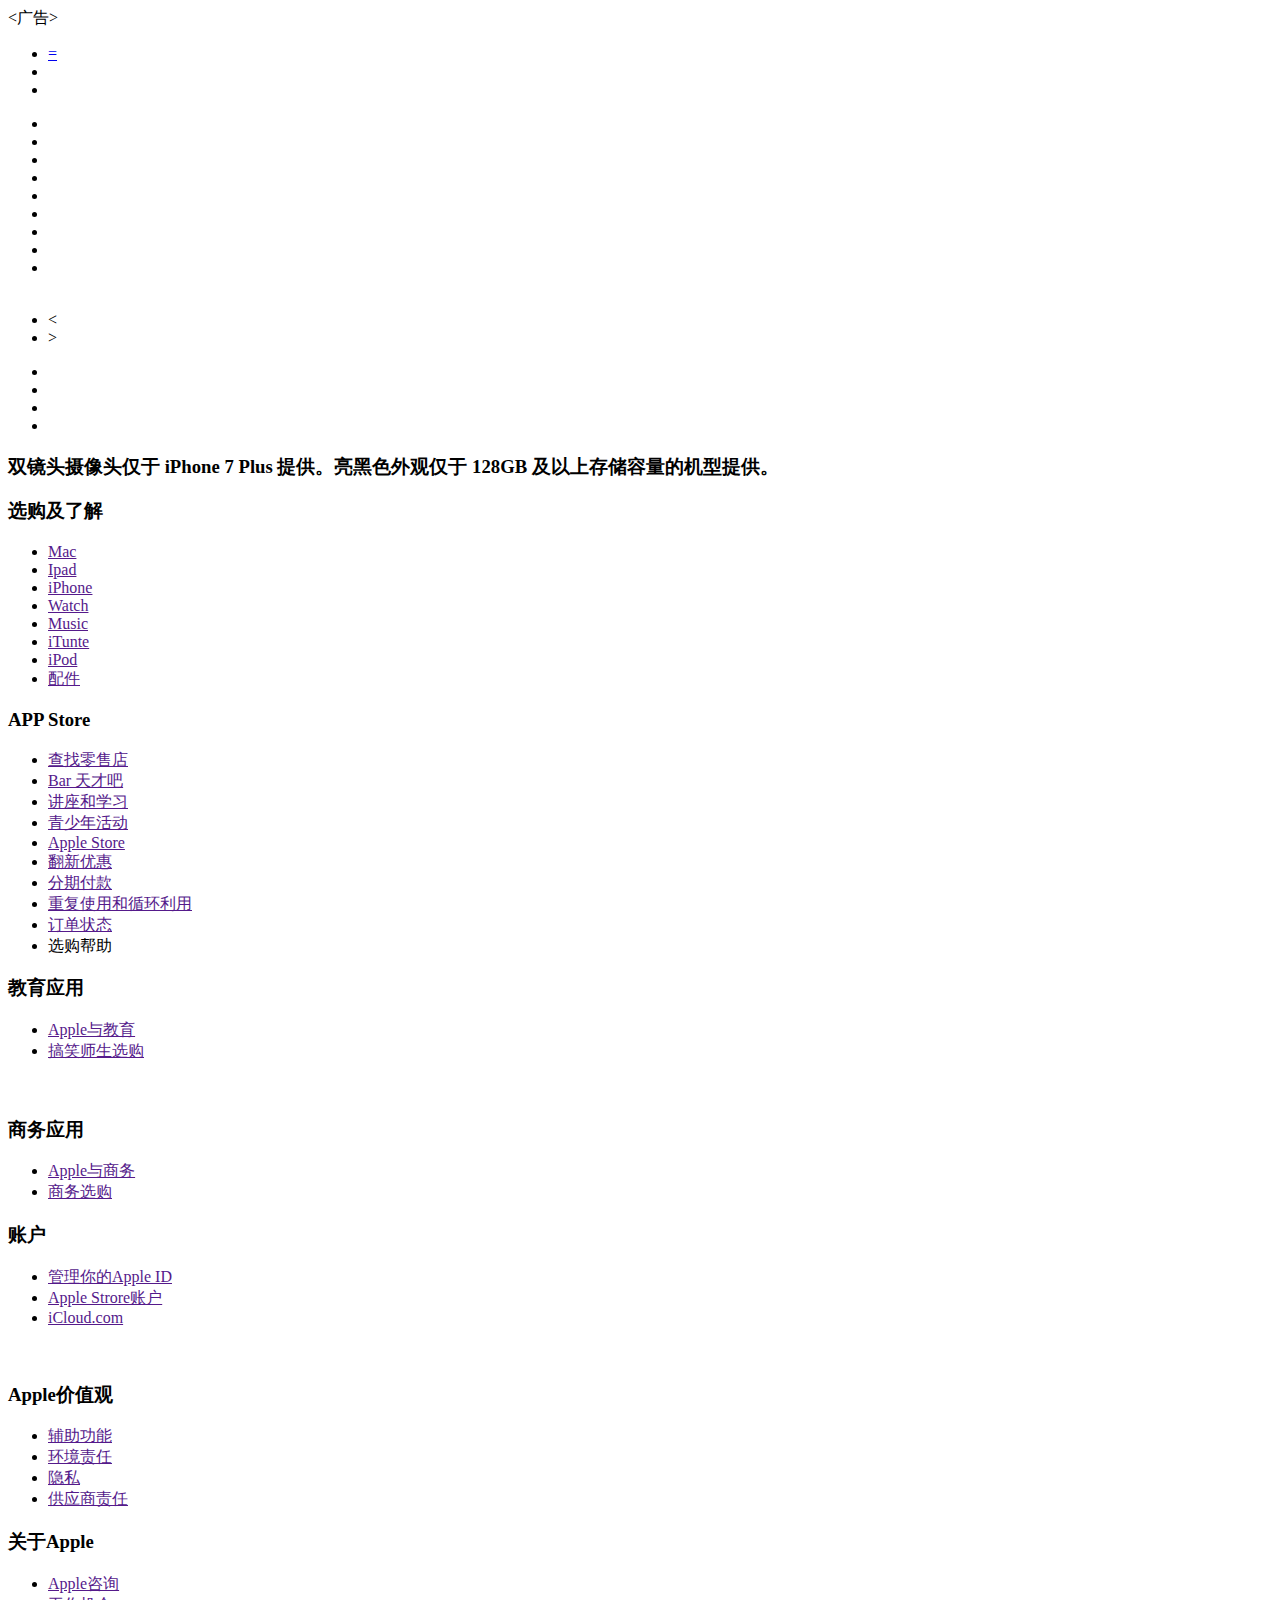
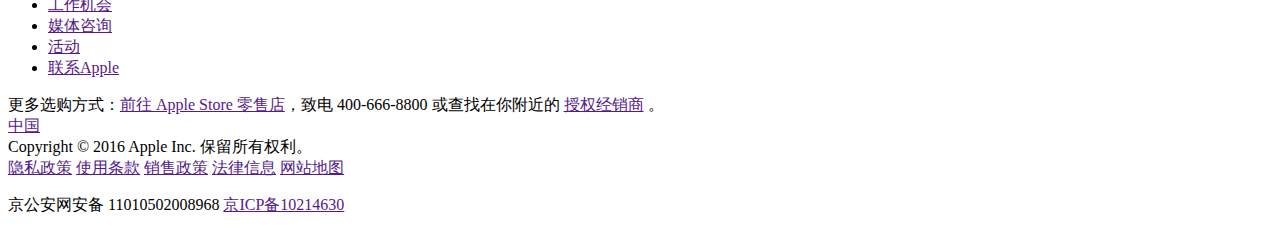
==== index.html @ 08da7892 "message" ====
<!doctype html>
<html lang="en">
<head>
    <meta charset="UTF-8">
    <title>苹果中国</title>
    <link rel="stylesheet" href="css/less.css">
    <link rel="stylesheet" href="css/index.css">
    <script src="js/jquery.js"></script>
    <script src="js/index.js"></script>
</head>
<body>
<div class="top_header">
    <div class="adv">
        <广告>
    </div>
</div>
<div class="nav container">
    <div class="nav_con row">
        <ul class="nav_list col-l-hide col-m-hide">
            <li class="pointer_open"><a href="javascript:;">=</a></li>
            <li class="small_apple"><a href="" class="nav_link nav_link_apple"></a></li>
            <li class="small_bag"><a href="" class="nav_link nav_link_bag"></a></li>
        </ul>
        <ul class="nav_list col-s-hide">
            <li class="nav_item">
                <a href="" class="nav_link nav_link_apple">
                    <!--<span nav_link_text>Apple</span>-->
                </a>
            </li>
            <li class="nav_item">
                <a href="" class="nav_link nav_link_mac">
                    <!--<span nav_link_text>Mac</span>-->
                </a>
            </li>
            <li class="nav_item">
                <a href="" class="nav_link nav_link_iPad">
                    <!--<span nav_link_text>iPad</span>-->
                </a>
            </li>
            <li class="nav_item">
                <a href="" class="nav_link nav_link_iPhone">
                    <!--<span nav_link_text>iPhone</span>-->
                </a>
            </li>
            <li class="nav_item">
                <a href="" class="nav_link nav_link_Watch">
                    <!--<span nav_link_text>Watch</span>-->
                </a>
            </li>
            <li class="nav_item">
                <a href="" class="nav_link nav_link_Music">
                    <!--<span nav_link_text>Music</span>-->
                </a>
            </li>
            <li class="nav_item">
                <a href="" class="nav_link nav_link_support">
                    <!--<span nav_link_text>技术支持</span>-->
                </a>
            </li>
            <li class="nav_item">
                <a href="" class="nav_link nav_link_search">
                    <!--<span nav_link_text>Watch</span>-->
                </a>
            </li>
            <li class="nav_item">
                <a href="" class="nav_link nav_link_bag">
                    <!--<span nav_link_text>Watch</span>-->
                </a>
            </li>
            <li style="width:100%;overflow:hidden;display:inline-block"></li>
        </ul>

    </div>
</div>
<div class="small_nav container" style="display:none">
    <div class="nav_con row">
    <ul class="nav_list col-l-hide col-m-hide">
        <li class=" pointer_close"><a href="javascript:;">X</a></li>
        <li class="small_apple"><a href="" class="nav_link nav_link_apple"></a></li>
        <li class="small_bag" style="display:none"><a href="" class="nav_link nav_link_bag"></a></li>
    </ul>
    <ul class="small_nav_list nav_list col-l-hide col-m-hide">
        <li class="">
            <a href="" class="nav_link nav_link_mac">
                <!--<span nav_link_text>Mac</span>-->
            </a>
        </li>
        <li class="">
            <a href="" class="nav_link nav_link_iPad">
                <!--<span nav_link_text>iPad</span>-->
            </a>
        </li>
        <li class="">
            <a href="" class="nav_link nav_link_iPhone">
                <!--<span nav_link_text>iPhone</span>-->
            </a>
        </li>
        <li class="">
            <a href="" class="nav_link nav_link_Watch">
                <!--<span nav_link_text>Watch</span>-->
            </a>
        </li>
        <li class="">
            <a href="" class="nav_link nav_link_Music">
                <!--<span nav_link_text>Music</span>-->
            </a>
        </li>
        <li class="">
            <a href="" class="nav_link nav_link_support">
                <!--<span nav_link_text>技术支持</span>-->
            </a>
        </li>
        <li class="small_nav_search">
            <a href="" class="nav_link nav_link_search">
                <span class="small_nav_text">搜索 apple.com</span>
            </a>
        </li>

    </ul>
    </div>
</div>
<!--banner-->
<div class="banner container">
    <div class="banner_img row">
       <a href="" class="first col-l-12 col-m-12 col-s-12" style="height:540px"></a>
       <!--<a href="" class="second col-l-12 col-m-12 col-s-12" style="height:540px"></a>-->
       <!--<a href="" class="third col-l-12 col-m-12 col-s-12" style="height:540px"></a>-->
    </div>
    <ul>
        <li class="pointer_left"><div class="pointer_button">&lt;</button></li>
        <li class="pointer_right"><div class="pointer_button">&gt;</div></li>
    </ul>
</div>
<div class="list container">
    <ul class="row">
        <li class="promo_tile column col-l-3 col-m-6 col-s-12">
            <a href="" class="promo promo-nike-watch"></a>
        </li>
        <li class="promo_tile column col-l-3 col-m-6 col-s-12">
            <a href="" class="promo promo-airpods"></a>
        </li>
        <li class="promo_tile column col-l-3 col-m-6 col-s-12">
            <a href="" class="promo promo-iphone-upgrade"></a>
        </li>
        <li class="promo_tile column col-l-3 col-m-6 col-s-12">
            <a href="" class="promo promo-accessibility"></a>
        </li>
    </ul>
</div>
<!--footer-->
<footer class="footer ">
    <div class="footer-content">
        <div class="footer-inner ">
            <h3 class="inner-describe">双镜头摄像头仅于 iPhone 7 Plus 提供。亮黑色外观仅于 128GB 及以上存储容量的机型提供。</h3>
            <div class="inner-list">
                <div class="inner-list-item">
                    <div class="inner-list-column">
                        <h3 class="inner-list-item-title">选购及了解</h3>
                        <ul>
                            <li><a href="">Mac</a></li>
                            <li><a href="">Ipad</a></li>
                            <li><a href="">iPhone</a></li>
                            <li><a href="">Watch</a></li>
                            <li><a href="">Music</a></li>
                            <li><a href="">iTunte</a></li>
                            <li><a href="">iPod</a></li>
                            <li><a href="">配件</a></li>
                        </ul>
                    </div>
                </div>
                <div class="inner-list-item">
                    <div class="inner-list-column">
                        <h3 class="inner-list-item-title">APP Store</h3>
                        <ul>
                            <li><a href="">查找零售店</a></li>
                            <li><a href="">Bar 天才吧</a></li>
                            <li><a href="">讲座和学习</a></li>
                            <li><a href="">青少年活动</a></li>
                            <li><a href="">Apple Store</a></li>
                            <li><a href="">翻新优惠</a></li>
                            <li><a href="">分期付款</a></li>
                            <li><a href="">重复使用和循环利用</a></li>
                            <li><a href="">订单状态</a></li>
                            <li><a href=""></a>选购帮助</li>
                        </ul>
                    </div>
                </div>
                <div class="inner-list-item">
                    <div class="inner-list-column">
                        <h3 class="inner-list-item-title">教育应用</h3>
                        <ul>
                            <li><a href="">Apple与教育</a></li>
                            <li><a href="">搞笑师生选购</a></li>
                        </ul>
                    </div>
                    <div class="inner-list-column" style = "padding-top:20px">
                        <h3 class="inner-list-item-title">商务应用</h3>
                        <ul>
                            <li><a href="">Apple与商务</a></li>
                            <li><a href="">商务选购</a></li>
                        </ul>
                    </div>
                </div>
                <div class="inner-list-item">
                    <div class="inner-list-column">
                        <h3 class="inner-list-item-title">账户</h3>
                        <ul>
                            <li><a href="">管理你的Apple&nbsp;ID</a></li>
                            <li><a href="">Apple Strore账户</a></li>
                            <li><a href="">iCloud.com</a></li>
                        </ul>
                    </div>
                    <div class="inner-list-column" style = "padding-top:20px">
                        <h3 class="inner-list-item-title">Apple价值观</h3>
                        <ul>
                            <li><a href="">辅助功能</a></li>
                            <li><a href="">环境责任</a></li>
                            <li><a href="">隐私</a></li>
                            <li><a href="">供应商责任</a></li>
                        </ul>
                    </div>
                </div>
                <div class="inner-list-item">
                    <div class="inner-list-column">
                        <h3 class="inner-list-item-title">关于Apple</h3>
                        <ul>
                            <li><a href="">Apple咨询</a></li>
                            <li><a href="">工作机会</a></li>
                            <li><a href="">媒体咨询</a></li>
                            <li><a href="">活动</a></li>
                            <li><a href="">联系Apple</a></li>
                        </ul>
                    </div>
                </div>
            </div>
        </div>
        <div class="footer-footer">
            <div class="footer-shop">
                更多选购方式：<a href="">前往 Apple Store 零售店</a>，致电 400-666-8800 或查找在你附近的 <a href="">授权经销商</a> 。
            </div>
            <div class="footer-local">
                <a class="footer-local-link" href=""><span class="footer-local-flag"></span>中国</a>
            </div>
            <div class="footer-legal">
                <div class="footer-copy">Copyright © 2016 Apple Inc. 保留所有权利。</div>
                <div class="footer-legal-link">
                    <a href="">隐私政策</a>
                    <a href="">使用条款</a>
                    <a href="">销售政策</a>
                    <a href="">法律信息</a>
                    <a href="">网站地图</a>
                </div>
            </div>
        </div>
        <p class="footer-bottom">
            京公安网安备 11010502008968
            <a href="">京ICP备10214630</a>
        </p>
    </div>
</footer>
</body>
</html>
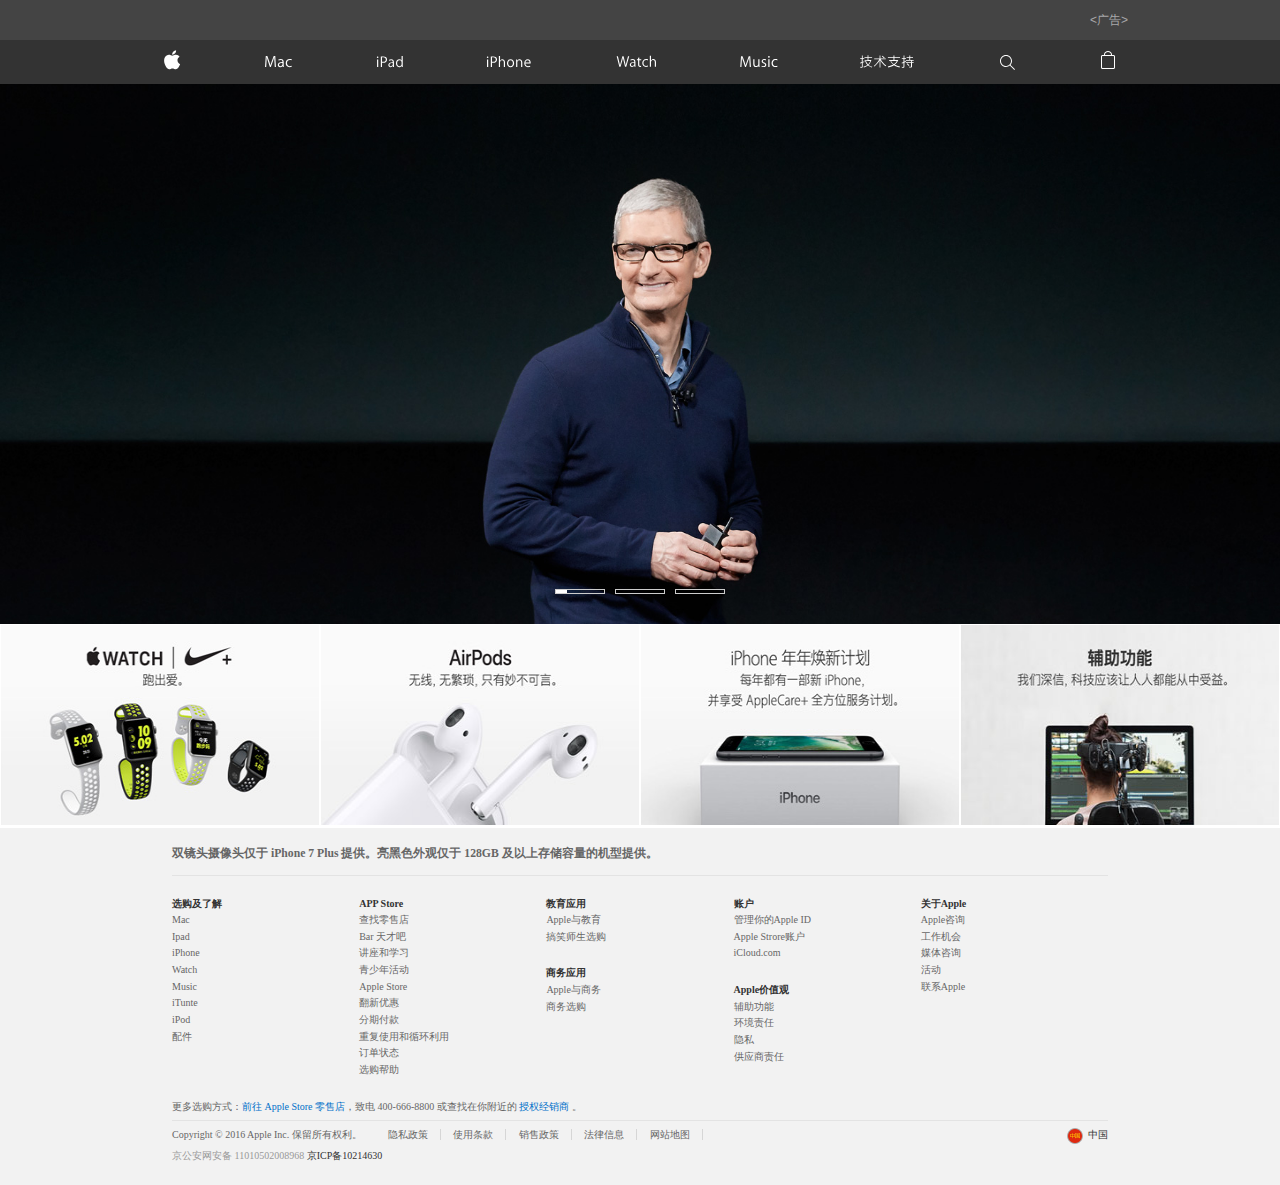
==== commit fcf60aca: "new apple" ====
--- a/index.html
+++ b/index.html
@@ -17,7 +17,9 @@
 <div class="nav container">
     <div class="nav_con row">
         <ul class="nav_list col-l-hide col-m-hide">
-            <li class="pointer_open"><a href="javascript:;">=</a></li>
+            <li class="pointer_open"><a href="javascript:;">=</a>
+
+            </li>
             <li class="small_apple"><a href="" class="nav_link nav_link_apple"></a></li>
             <li class="small_bag"><a href="" class="nav_link nav_link_bag"></a></li>
         </ul>
@@ -74,61 +76,68 @@
 </div>
 <div class="small_nav container" style="display:none">
     <div class="nav_con row">
-    <ul class="nav_list col-l-hide col-m-hide">
-        <li class=" pointer_close"><a href="javascript:;">X</a></li>
-        <li class="small_apple"><a href="" class="nav_link nav_link_apple"></a></li>
-        <li class="small_bag" style="display:none"><a href="" class="nav_link nav_link_bag"></a></li>
-    </ul>
-    <ul class="small_nav_list nav_list col-l-hide col-m-hide">
-        <li class="">
-            <a href="" class="nav_link nav_link_mac">
-                <!--<span nav_link_text>Mac</span>-->
-            </a>
-        </li>
-        <li class="">
-            <a href="" class="nav_link nav_link_iPad">
-                <!--<span nav_link_text>iPad</span>-->
-            </a>
-        </li>
-        <li class="">
-            <a href="" class="nav_link nav_link_iPhone">
-                <!--<span nav_link_text>iPhone</span>-->
-            </a>
-        </li>
-        <li class="">
-            <a href="" class="nav_link nav_link_Watch">
-                <!--<span nav_link_text>Watch</span>-->
-            </a>
-        </li>
-        <li class="">
-            <a href="" class="nav_link nav_link_Music">
-                <!--<span nav_link_text>Music</span>-->
-            </a>
-        </li>
-        <li class="">
-            <a href="" class="nav_link nav_link_support">
-                <!--<span nav_link_text>技术支持</span>-->
-            </a>
-        </li>
-        <li class="small_nav_search">
-            <a href="" class="nav_link nav_link_search">
-                <span class="small_nav_text">搜索 apple.com</span>
-            </a>
-        </li>
+        <ul class="nav_list col-l-hide col-m-hide">
+            <li class=" pointer_close"><a href="javascript:;">X</a></li>
+            <li class="small_apple"><a href="" class="nav_link nav_link_apple"></a></li>
+            <li class="small_bag" style="display:none"><a href="" class="nav_link nav_link_bag"></a></li>
+        </ul>
+        <ul class="small_nav_list nav_list col-l-hide col-m-hide">
+            <li class="">
+                <a href="" class="nav_link nav_link_mac">
+                    <!--<span nav_link_text>Mac</span>-->
+                </a>
+            </li>
+            <li class="">
+                <a href="" class="nav_link nav_link_iPad">
+                    <!--<span nav_link_text>iPad</span>-->
+                </a>
+            </li>
+            <li class="">
+                <a href="" class="nav_link nav_link_iPhone">
+                    <!--<span nav_link_text>iPhone</span>-->
+                </a>
+            </li>
+            <li class="">
+                <a href="" class="nav_link nav_link_Watch">
+                    <!--<span nav_link_text>Watch</span>-->
+                </a>
+            </li>
+            <li class="">
+                <a href="" class="nav_link nav_link_Music">
+                    <!--<span nav_link_text>Music</span>-->
+                </a>
+            </li>
+            <li class="">
+                <a href="" class="nav_link nav_link_support">
+                    <!--<span nav_link_text>技术支持</span>-->
+                </a>
+            </li>
+            <li class="small_nav_search">
+                <a href="" class="nav_link nav_link_search">
+                    <span class="small_nav_text">搜索 apple.com</span>
+                </a>
+            </li>
 
-    </ul>
+        </ul>
     </div>
 </div>
 <!--banner-->
-<div class="banner container">
-    <div class="banner_img row">
-       <a href="" class="first col-l-12 col-m-12 col-s-12" style="height:540px"></a>
-       <!--<a href="" class="second col-l-12 col-m-12 col-s-12" style="height:540px"></a>-->
-       <!--<a href="" class="third col-l-12 col-m-12 col-s-12" style="height:540px"></a>-->
-    </div>
+<div class="banner">
+    <ul class="banner_img">
+       <li class="first banner_list" style="height:540px"><a href=""></a></li>
+       <li class="second banner_list" style="height:540px"><a href=""></a></li>
+       <li class="third banner_list " style="height:540px"><a href=""></a></li>
+    </ul>
     <ul>
-        <li class="pointer_left"><div class="pointer_button">&lt;</button></li>
-        <li class="pointer_right"><div class="pointer_button">&gt;</div></li>
+        <li class="pointer_left"><div class="left_button">&lt;</div></li>
+        <li class="pointer_right"><div class="right_button">&gt;</div></li>
+    </ul>
+    <ul class="btn_lists">
+        <li class="btn_list">
+            <div class="progress"></div>
+        </li>
+        <li class="btn_list"><div class="progress"></div></li>
+        <li class="btn_list"><div class="progress"></div></li>
     </ul>
 </div>
 <div class="list container">
--- a/css/less.css
+++ b/css/less.css
@@ -0,0 +1,490 @@
+* {
+  box-sizing: border-box;
+}
+/*小屏的时候*/
+.container {
+  width: 735px;
+  margin: auto;
+}
+.container > .row {
+  width: 100%;
+}
+.container > .row:before,
+.container > .row:after {
+  content: "";
+  display: block;
+}
+.container > .row:after {
+  clear: both;
+}
+.container-fluid {
+  width: 100%;
+  margin: auto;
+}
+.container-fluid > .row {
+  width: 100%;
+}
+.container-fluid > .row:before,
+.container-fluid > .row:after {
+  content: "";
+  display: block;
+}
+.container-fluid > .row:after {
+  clear: both;
+}
+/*最小屏*/
+.container > .row > .col-s-1 {
+  float: left;
+  width: 8.33333333%;
+}
+.container-fluid > .row > .col-s-1 {
+  float: left;
+  width: 8.33333333%;
+}
+.container > .row > .col-s-2 {
+  float: left;
+  width: 16.66666667%;
+}
+.container-fluid > .row > .col-s-2 {
+  float: left;
+  width: 16.66666667%;
+}
+.container > .row > .col-s-3 {
+  float: left;
+  width: 25%;
+}
+.container-fluid > .row > .col-s-3 {
+  float: left;
+  width: 25%;
+}
+.container > .row > .col-s-4 {
+  float: left;
+  width: 33.33333333%;
+}
+.container-fluid > .row > .col-s-4 {
+  float: left;
+  width: 33.33333333%;
+}
+.container > .row > .col-s-5 {
+  float: left;
+  width: 41.66666667%;
+}
+.container-fluid > .row > .col-s-5 {
+  float: left;
+  width: 41.66666667%;
+}
+.container > .row > .col-s-6 {
+  float: left;
+  width: 50%;
+}
+.container-fluid > .row > .col-s-6 {
+  float: left;
+  width: 50%;
+}
+.container > .row > .col-s-7 {
+  float: left;
+  width: 58.33333333%;
+}
+.container-fluid > .row > .col-s-7 {
+  float: left;
+  width: 58.33333333%;
+}
+.container > .row > .col-s-8 {
+  float: left;
+  width: 66.66666667%;
+}
+.container-fluid > .row > .col-s-8 {
+  float: left;
+  width: 66.66666667%;
+}
+.container > .row > .col-s-9 {
+  float: left;
+  width: 75%;
+}
+.container-fluid > .row > .col-s-9 {
+  float: left;
+  width: 75%;
+}
+.container > .row > .col-s-10 {
+  float: left;
+  width: 83.33333333%;
+}
+.container-fluid > .row > .col-s-10 {
+  float: left;
+  width: 83.33333333%;
+}
+.container > .row > .col-s-11 {
+  float: left;
+  width: 91.66666667%;
+}
+.container-fluid > .row > .col-s-11 {
+  float: left;
+  width: 91.66666667%;
+}
+.container > .row > .col-s-12 {
+  float: left;
+  width: 100%;
+}
+.container-fluid > .row > .col-s-12 {
+  float: left;
+  width: 100%;
+}
+.col-s-hide {
+  display: none;
+}
+.promo-nike-watch {
+  background-size: 100% 200px;
+  background-repeat: no-repeat;
+  background-image: url(../img/nike_watch_small.jpg);
+}
+.promo-airpods {
+  background-size: 100% 200px;
+  background-repeat: no-repeat;
+  background-image: url(../img/airpods_small.jpg);
+}
+.promo-iphone-upgrade {
+  background-size: 100% 200px;
+  background-repeat: no-repeat;
+  background-image: url(../img/iphone_upgrade_small.jpg);
+}
+.promo-accessibility {
+  background-size: 100% 200px;
+  background-repeat: no-repeat;
+  background-image: url(../img/accessibility_small.jpg);
+}
+.first {
+  background: url(../img/event_small.jpg) no-repeat;
+  background-size: cover;
+  background-position: center ;
+}
+.second {
+  background: #fff url(../img/macbookpro_portrait_small.jpg) no-repeat;
+  background-size: cover;
+  background-position: center bottom;
+}
+.third {
+  background: #000 url(../img/iphone_large.jpg) no-repeat;
+  background-size: cover;
+  background-position: center bottom;
+}
+/*中屏*/
+@media screen and (min-width: 735px) {
+  .container {
+    width: 735px;
+    margin: auto;
+  }
+  .small_nav {
+    display: none;
+  }
+  .nav,
+  .banner,
+  .list,
+  .footer {
+    display: block;
+  }
+  .promo-nike-watch {
+    background-size: 100% 200px;
+    background-repeat: no-repeat;
+    background-image: url(../img/nike_watch_medium.jpg);
+  }
+  .promo-airpods {
+    background-size: 100% 200px;
+    background-repeat: no-repeat;
+    background-image: url(../img/airpods_medium.jpg);
+  }
+  .promo-iphone-upgrade {
+    background-size: 100% 200px;
+    background-repeat: no-repeat;
+    background-image: url(../img/iphone_upgrade_medium.jpg);
+  }
+  .promo-accessibility {
+    background-size: 100% 200px;
+    background-repeat: no-repeat;
+    background-image: url(../img/accessibility_medium.jpg);
+  }
+  .first {
+    background: url(../img/event_medium.jpg) no-repeat;
+    background-size: cover;
+    background-position: center;
+  }
+  .second {
+    background: #fff url(../img/macbookpro_medium.jpg) no-repeat;
+    background-size: contain;
+    background-position: bottom;
+  }
+  .third {
+    background: #000 url(../img/iphone_large.jpg) no-repeat;
+    background-size: contain;
+    background-position: center bottom;
+  }
+  .container > .row > .col-m-1 {
+    float: left;
+    width: 8.33333333%;
+  }
+  .container-fluid > .row > .col-m-1 {
+    float: left;
+    width: 8.33333333%;
+  }
+  .container > .row > .col-m-2 {
+    float: left;
+    width: 16.66666667%;
+  }
+  .container-fluid > .row > .col-m-2 {
+    float: left;
+    width: 16.66666667%;
+  }
+  .container > .row > .col-m-3 {
+    float: left;
+    width: 25%;
+  }
+  .container-fluid > .row > .col-m-3 {
+    float: left;
+    width: 25%;
+  }
+  .container > .row > .col-m-4 {
+    float: left;
+    width: 33.33333333%;
+  }
+  .container-fluid > .row > .col-m-4 {
+    float: left;
+    width: 33.33333333%;
+  }
+  .container > .row > .col-m-5 {
+    float: left;
+    width: 41.66666667%;
+  }
+  .container-fluid > .row > .col-m-5 {
+    float: left;
+    width: 41.66666667%;
+  }
+  .container > .row > .col-m-6 {
+    float: left;
+    width: 50%;
+  }
+  .container-fluid > .row > .col-m-6 {
+    float: left;
+    width: 50%;
+  }
+  .container > .row > .col-m-7 {
+    float: left;
+    width: 58.33333333%;
+  }
+  .container-fluid > .row > .col-m-7 {
+    float: left;
+    width: 58.33333333%;
+  }
+  .container > .row > .col-m-8 {
+    float: left;
+    width: 66.66666667%;
+  }
+  .container-fluid > .row > .col-m-8 {
+    float: left;
+    width: 66.66666667%;
+  }
+  .container > .row > .col-m-9 {
+    float: left;
+    width: 75%;
+  }
+  .container-fluid > .row > .col-m-9 {
+    float: left;
+    width: 75%;
+  }
+  .container > .row > .col-m-10 {
+    float: left;
+    width: 83.33333333%;
+  }
+  .container-fluid > .row > .col-m-10 {
+    float: left;
+    width: 83.33333333%;
+  }
+  .container > .row > .col-m-11 {
+    float: left;
+    width: 91.66666667%;
+  }
+  .container-fluid > .row > .col-m-11 {
+    float: left;
+    width: 91.66666667%;
+  }
+  .container > .row > .col-m-12 {
+    float: left;
+    width: 100%;
+  }
+  .container-fluid > .row > .col-m-12 {
+    float: left;
+    width: 100%;
+  }
+  .col-s-hide {
+    display: block;
+  }
+  .col-l-hide {
+    display: block;
+  }
+  .col-m-hide {
+    display: none;
+  }
+}
+/*大屏*/
+@media screen and (min-width: 1075px) {
+  .container {
+    width: 1075px;
+    margin: auto;
+  }
+  .small_nav {
+    display: none;
+  }
+  .nav,
+  .banner,
+  .list,
+  .footer {
+    display: block;
+  }
+  .promo-nike-watch {
+    background-size: 100% 200px;
+    background-repeat: no-repeat;
+    background-image: url(../img/nike_watch_large.jpg);
+  }
+  .first {
+    background: url(../img/event_large.jpg) no-repeat;
+    background-size: cover;
+    background-position: center center;
+  }
+  .second {
+    background: url(../img/macbookpro_large.jpg) no-repeat;
+    background-size: contain;
+    background-position: center bottom;
+  }
+  .third {
+    background: #000 url(../img/iphone_large.jpg) no-repeat;
+    background-size: contain;
+    background-position: center bottom;
+  }
+  .promo-airpods {
+    background-size: 100% 200px;
+    background-repeat: no-repeat;
+    background-image: url(../img/airpods_large.jpg);
+  }
+  .promo-iphone-upgrade {
+    background-size: 100% 200px;
+    background-repeat: no-repeat;
+    background-image: url(../img/iphone_upgrade_large.jpg);
+  }
+  .promo-accessibility {
+    background-size: 100% 200px;
+    background-repeat: no-repeat;
+    background-image: url(../img/accessibility_large.jpg);
+  }
+  .container > .row > .col-l-1 {
+    float: left;
+    width: 8.33333333%;
+  }
+  .container-fluid > .row > .col-l-1 {
+    float: left;
+    width: 8.33333333%;
+  }
+  .container > .row > .col-l-2 {
+    float: left;
+    width: 16.66666667%;
+  }
+  .container-fluid > .row > .col-l-2 {
+    float: left;
+    width: 16.66666667%;
+  }
+  .container > .row > .col-l-3 {
+    float: left;
+    width: 25%;
+  }
+  .container-fluid > .row > .col-l-3 {
+    float: left;
+    width: 25%;
+  }
+  .container > .row > .col-l-4 {
+    float: left;
+    width: 33.33333333%;
+  }
+  .container-fluid > .row > .col-l-4 {
+    float: left;
+    width: 33.33333333%;
+  }
+  .container > .row > .col-l-5 {
+    float: left;
+    width: 41.66666667%;
+  }
+  .container-fluid > .row > .col-l-5 {
+    float: left;
+    width: 41.66666667%;
+  }
+  .container > .row > .col-l-6 {
+    float: left;
+    width: 50%;
+  }
+  .container-fluid > .row > .col-l-6 {
+    float: left;
+    width: 50%;
+  }
+  .container > .row > .col-l-7 {
+    float: left;
+    width: 58.33333333%;
+  }
+  .container-fluid > .row > .col-l-7 {
+    float: left;
+    width: 58.33333333%;
+  }
+  .container > .row > .col-l-8 {
+    float: left;
+    width: 66.66666667%;
+  }
+  .container-fluid > .row > .col-l-8 {
+    float: left;
+    width: 66.66666667%;
+  }
+  .container > .row > .col-l-9 {
+    float: left;
+    width: 75%;
+  }
+  .container-fluid > .row > .col-l-9 {
+    float: left;
+    width: 75%;
+  }
+  .container > .row > .col-l-10 {
+    float: left;
+    width: 83.33333333%;
+  }
+  .container-fluid > .row > .col-l-10 {
+    float: left;
+    width: 83.33333333%;
+  }
+  .container > .row > .col-l-11 {
+    float: left;
+    width: 91.66666667%;
+  }
+  .container-fluid > .row > .col-l-11 {
+    float: left;
+    width: 91.66666667%;
+  }
+  .container > .row > .col-l-12 {
+    float: left;
+    width: 100%;
+  }
+  .container-fluid > .row > .col-l-12 {
+    float: left;
+    width: 100%;
+  }
+  .col-s-hide {
+    display: block;
+  }
+  .col-m-hide {
+    display: block;
+  }
+  .col-l-hide {
+    display: none;
+  }
+}
+a[class*=col] {
+  height: 100%;
+  width: 100%;
+}
+li[class*=promo] {
+  height: 200px;
+  border: 1px solid #fff;
+}
+/*清除浮动*/
--- a/css/index.css
+++ b/css/index.css
@@ -0,0 +1,503 @@
+*{
+    margin:0;
+    padding:0;
+    list-style: none;
+    font-family:"苹方";
+    box-sizing: border-box;
+}
+a{
+    text-decoration:none;
+    color:#333;
+}
+/*头部*/
+.top_header{
+    width:100%;
+    height:40px;
+    background:#444;
+    z-index:999;
+}
+.adv{
+    color:#a8a8aa;
+    font-size:12px;
+    font-family: "HanHei SC", PingHei, "PingFang SC", "Helvetica Neue", Helvetica, Arial, sans-serif;
+    display: block;
+    line-height:40px;
+    overflow:hidden;
+    text-align:right;
+    max-width:976px;
+    margin:0 auto;
+}
+.nav{
+    width:100%;
+    height:48px;
+    margin:0 auto;
+    /*max-width: 1024px;*/
+    max-height:44px;
+    background:rgba(0,0,0,0.8);
+    font-size:18px;
+}
+.nav_con{
+    margin:0 auto;
+    max-width:980px;
+    padding:0 22px;
+    position:relative;
+    z-index:2;
+}
+.nav_list{
+    width:auto;
+    height:44px;
+    text-align:justify;
+    margin:0 -10px;
+    cursor:default;
+    color:#fff;
+    position:relative;
+}
+.nav_list li:hover a{
+    opacity:0.7;
+}
+.pointer_close,.pointer_open{
+    position:absolute;
+    top:0;
+    left:0;
+    width:40px;
+    height:40px;
+    text-align: center;
+    line-height:40px;
+    font-size:30px;
+}
+.small_apple{
+    position:absolute;
+    top:0;
+    left:50%;
+}
+.small_bag{
+    position:absolute;
+    right:0;
+    top:0;
+}
+.pointer_open a,.pointer_close a{
+    color:#fff;
+}
+.nav_item{
+    height:44px;
+    position:relative;
+    display:inline-block;
+    vertical-align: top;
+    z-index: 1;
+    /*text-align: center;*/
+}
+.nav_link{
+    height:44px;
+    font-size:16px;
+    line-height:2.75;
+    font-weight:400;
+    letter-spacing: normal;
+    opacity:1;
+    color:#fff;
+    position:relative;
+    z-index: 1;
+    display:inline-block;
+    padding:0 10px;
+    background:no-repeat;
+    white-space: nowrap;
+    transition: opacity 0.2s cubic-bezier(0.645, 0.045, 0.355, 1);
+    -webkit-tap-highlight-color: transparent;
+    outline-offset: -7px;
+}
+.nav_link_apple{
+    width:20px;
+    background-size:20px 40px;
+    background: url(../img/apple.svg)center;
+}
+.nav_link_text{
+    position:absolute;
+    top:0;
+    left:0;
+    clip:rect(1px,1px,1px,1px);
+    overflow:hidden;
+    height:1px;
+    width:1px;
+    padding:0;
+    left:auto;
+}
+.nav_link_mac{
+    background-repeat: no-repeat;
+    background-size: 31px 44px;
+    background-image: url(../img/mac.svg);
+    background-position: center center;
+    background-origin: content-box;
+    background-size: cover;
+    width: 1.9375em;
+    max-width: 52.7px;
+}
+.nav_link_iPad{
+    background-repeat: no-repeat;
+    background-size: 30px 44px;
+    background-image: url(../img/ipad.svg);
+    background-position: center center;
+    background-origin: content-box;
+    background-size: cover;
+    width: 1.875em;
+    max-width: 51px;
+}
+.nav_link_iPhone{
+    background-repeat: no-repeat;
+    background-size: 48px 44px;
+    background-image: url(../img/iphone.svg);
+    background-position: center center;
+    background-origin: content-box;
+    background-size: cover;
+    width: 3em;
+    max-width: 81.6px;
+}
+.nav_link_Watch{
+    background-repeat: no-repeat;
+    background-size: 44px 44px;
+    background-image: url(../img/watch.svg);
+    background-position: center center;
+    background-origin: content-box;
+    background-size: cover;
+    width: 2.75em;
+    max-width: 74.8px;
+}
+.nav_link_Music{
+    background-repeat: no-repeat;
+    background-size: 40px 44px;
+    background-image: url(../img/music.svg);
+    background-position: center center;
+    background-origin: content-box;
+    background-size: cover;
+    width: 2.5em;
+    max-width: 68px;
+}
+.nav_link_support{
+    background-repeat: no-repeat;
+    background-size: 57px 44px;
+    background-image: url(../img/support.svg);
+    background-position: center center;
+    background-origin: content-box;
+    background-size: cover;
+    width: 3.5625em;
+    max-width: 96.9px;
+}
+.nav_link_search{
+    background-repeat: no-repeat;
+    background-size: 20px 44px;
+    background-image: url(../img/search.svg);
+    background-position: center center;
+    width: 20px;
+}
+.nav_link_bag{
+    background-repeat: no-repeat;
+    background-size: 18px 44px;
+    background-image: url(../img/bag.svg);
+    background-position: center center;
+    width: 18px;
+}
+.small_nav{
+    width:100%;
+    height:100%;
+    background: #000;
+    position:absolute;
+    top:0;
+    left:0;
+    overflow: hidden;
+    z-index: 9999999;
+}
+.small_nav .nav_list{
+    background: #000;
+}
+ul.small_nav_list{
+    padding-left:30px;
+}
+ul.small_nav_list li{
+    border-bottom:1px solid #333;
+
+}
+ul.small_nav_list .small_nav_text{
+    margin-left: 28px;
+    cursor: text;
+    display: block;
+}
+ul.small_nav_list .small_nav_search{
+    border-bottom:1px solid #fff;
+}
+
+/*banner*/
+.banner{
+    overflow: hidden;
+    position: relative;
+    width: 100%;
+    height:540px;
+}
+.first,.second,.third{
+    position:absolute;
+    top:0;
+    width:100%;
+    height:100%;
+}
+.second,.third{
+    left:100%;
+}
+.first a,.second a,.third a{
+    display:block;
+    width:100%;
+    height:100%;
+}
+.list{
+    width:100%;
+    border-bottom:4px solid #fff;
+}
+.promo {
+    display: block;
+    background-position: center center;
+    height: 200px;
+}
+.promo-tile {
+    list-style-type: none;
+    box-sizing: border-box;
+    border-top: 2px solid #fff;
+    border-right: 2px solid #fff;
+}
+.column {
+    box-sizing: border-box;
+    position: relative;
+    z-index: 1;
+    margin: 0;
+    padding: 0;
+    float: left;
+    min-height: 2px;
+}
+
+.pointer_left,.pointer_right{
+    width:20%;
+    height:100%;
+    position:absolute;
+    cursor:pointer ;
+    z-index: 999;
+}
+.pointer_left{
+    left:0;
+    top:0;
+}
+.pointer_right{
+    right:0;
+    top:0;
+}
+.right_button,.left_button{
+    position:absolute;
+    width:60px;
+    height:60px;
+    border-radius:32px;
+    font-size:30px;
+    text-align:center;
+    line-height:60px;
+    color:#848484;
+    background:rgba(180,180,180,0.25);
+    border:none;
+    cursor:pointer;
+    opacity:0;
+    transition:opacity .5s linear;
+    top:0;
+    bottom:0;
+    margin:auto;
+}
+.pointer_left .left_button{
+    left:10px;
+}
+.pointer_right .right_button{
+    right:10px;
+}
+.pointer_left:hover>.left_button{
+    opacity:1;
+}
+.pointer_right:hover>.right_button{
+    opacity:1;
+}
+.btn_lists{
+    position:absolute;
+    left:0;
+    right:0;
+    bottom:30px;
+    margin:auto;
+    width:170px;
+    height:5px;
+    z-index: 999;
+}
+.btn_lists .btn_list{
+    float:left;
+    width:50px;
+    height:100%;
+    border:1px solid #ccc;
+    margin-right:10px;
+    cursor:pointer;
+}
+.btn_lists .btn_list:last-child{
+    margin:0;
+}
+.btn_list .progress{
+    width:0;
+    height:100%;
+    background:#fff;
+}
+/*footer*/
+.footer {
+    /*min-width: 1024px;*/
+    font-size: 10px;
+    line-height: 1.66667;
+    font-weight: 400;
+    color: #666;
+    background-color: #f2f2f2;
+    position: relative;
+    /*overflow:hidden;*/
+}
+.footer-content {
+    max-width: 980px;
+    padding: 0 22px;
+    margin: 0 auto;
+}
+.footer-inner {
+    position: relative;
+}
+.footer-inner .inner-describe {
+    padding: 16px 0 11px;
+    border-bottom: 1px solid #e3e3e3;
+}
+.footer-inner .inner-list {
+    padding-top: 20px;
+}
+.footer-inner .inner-list:before,
+.footer-inner .inner-list:after {
+    content: "";
+    display: block;
+}
+.footer-inner .inner-list:after {
+    clear: both;
+}
+.inner-list .inner-list-item {
+    width: 20%;
+    float: left;
+}
+.inner-list-column {
+    width: 100%;
+    min-height: 2px;
+}
+.inner-list-item-title {
+    font-size: 10px;
+    color: #333;
+}
+.inner-list-column a {
+    color: #666;
+}
+.inner-list-column a:hover {
+    text-decoration: underline;
+    color: #000;
+}
+.footer-footer {
+    width: 100%;
+    padding: 20px 0 24px;
+    position: relative;
+}
+.footer-footer:before,
+.footer-footer:after {
+    content: "";
+    display: block;
+}
+.footer-footer:after {
+    clear: both;
+}
+.footer-shop {
+    border-bottom: 1px solid #e3e3e3;
+    margin-bottom: 6px;
+    padding-bottom: 5px;
+}
+.footer-shop a {
+    color: #0070c9;
+}
+.footer-shop a:hover {
+    color: #000;
+    text-decoration: underline;
+}
+.footer-local {
+    float: right;
+}
+.footer-copy {
+    float: left;
+    margin-right: 26px;
+}
+.footer-legal {
+    float: left;
+}
+.footer-legal:before,
+.footer-legal:after {
+    content: "";
+    display: block;
+}
+.footer-legal:after {
+    clear: both;
+}
+.footer-legal-link {
+    float: left;
+}
+.footer-local-link:hover {
+    text-decoration: underline;
+}
+.footer-legal-link a {
+    border-right: 1px solid #d6d6d6;
+    padding-right: 12px;
+    margin-right: 10px;
+    white-space: nowrap;
+    color: #666;
+}
+.footer-legal-link a:hover {
+    color: #000;
+    text-decoration: underline;
+}
+.footer-local-flag {
+    display: inline-block;
+    width: 16px;
+    height: 16px;
+    background-size: 16px 16px;
+    background: url("../img/16.png");
+    vertical-align: middle;
+    margin-right: 5px;
+}
+.footer-bottom {
+    margin-top: -20px;
+    padding-bottom: 20px;
+    color: #999;
+}
+@media screen and (max-width:800px) {
+    .inner-list .inner-list-item{
+        width:100%;
+        position: relative;
+        padding-bottom:10px;
+        cursor:pointer;
+    }
+    .inner-list .inner-list-item-title:before{
+        content: '+';
+        position:absolute;
+        right:5px;
+        font-weight: normal;
+        margin-right: 8px;
+        vertical-align: middle;
+        -webkit-transition: -webkit-transform .3s ease;
+        transition: -webkit-transform .3s ease;
+        transition: transform .3s ease;
+        transition: transform .3s ease, -webkit-transform .3s ease;
+        }
+    .inner-list-column{
+        width:100%;
+        border-bottom: 1px solid #e3e3e3;
+        overflow: hidden;
+        pointer-events: auto;
+    }
+    .inner-list-item ul{
+        padding-top:10px;
+        display:none;
+    }
+
+    .footer-local{
+        float:left;
+    }
+}